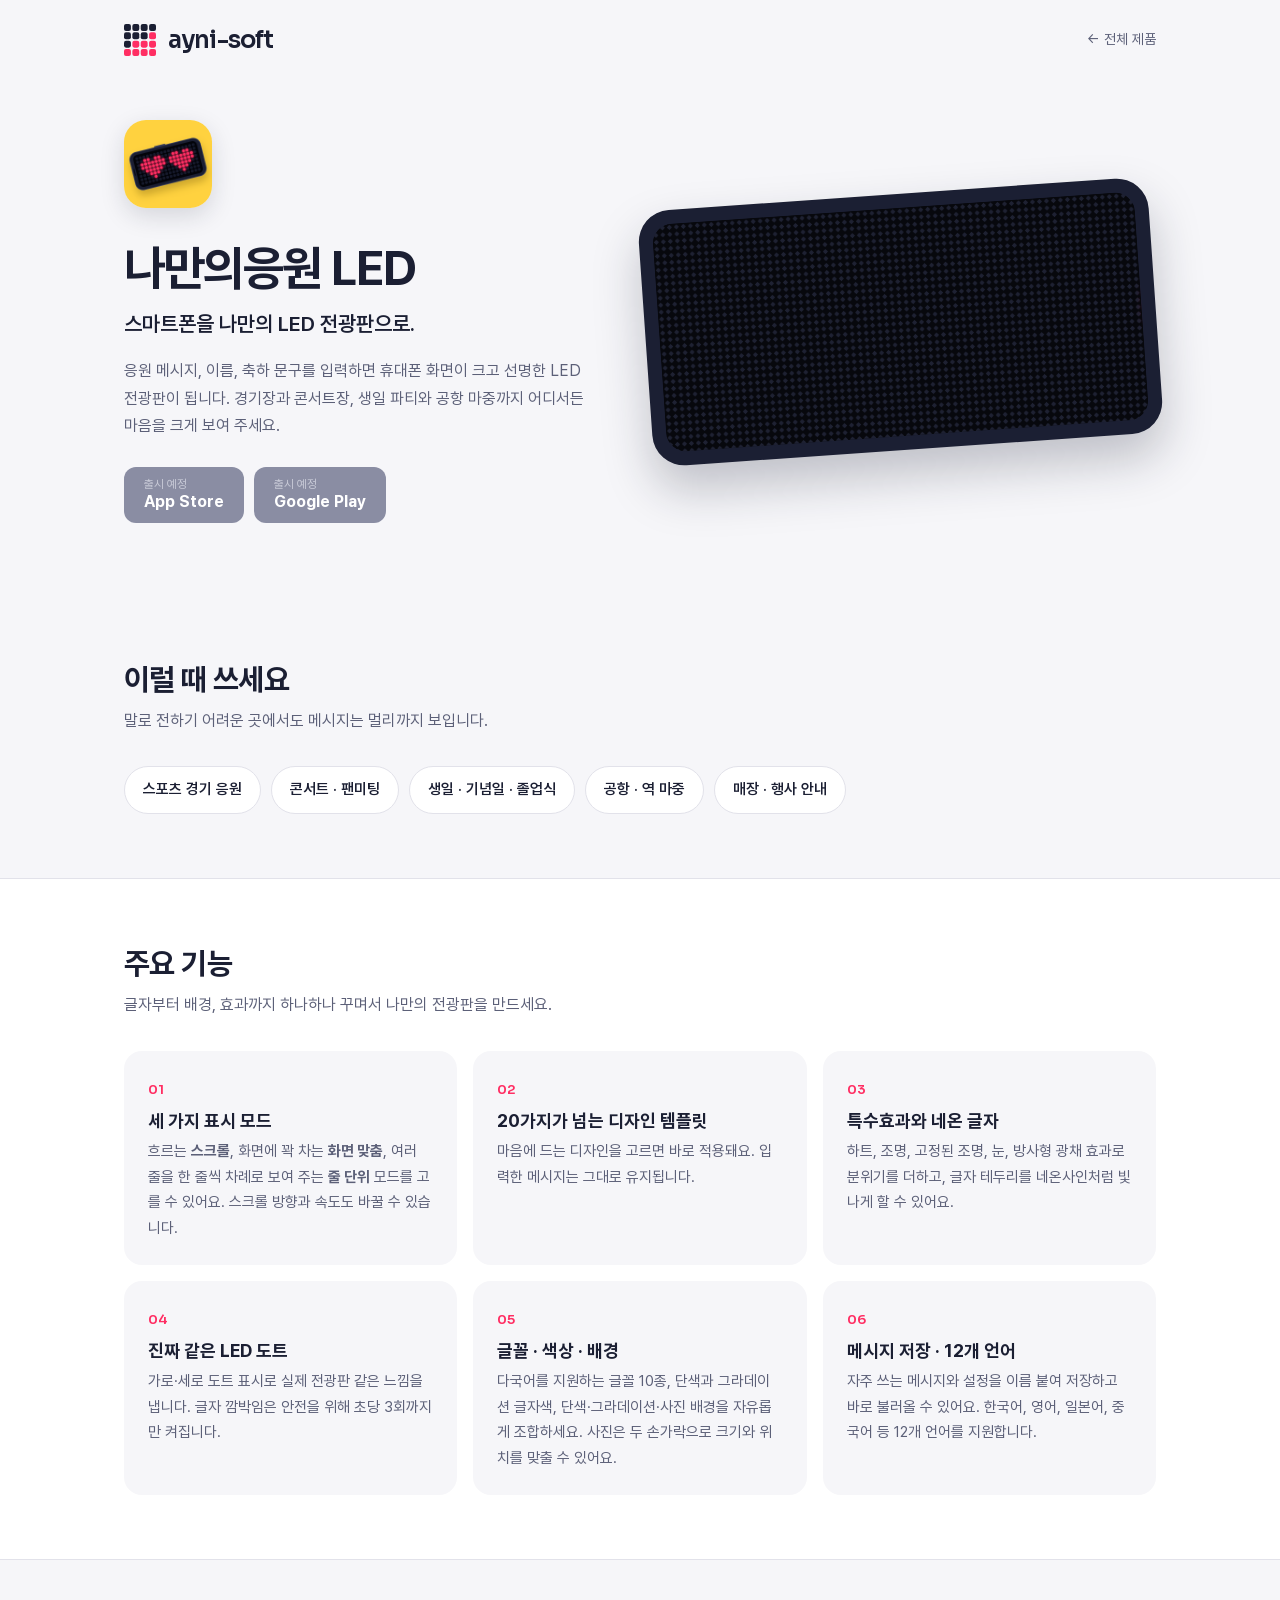
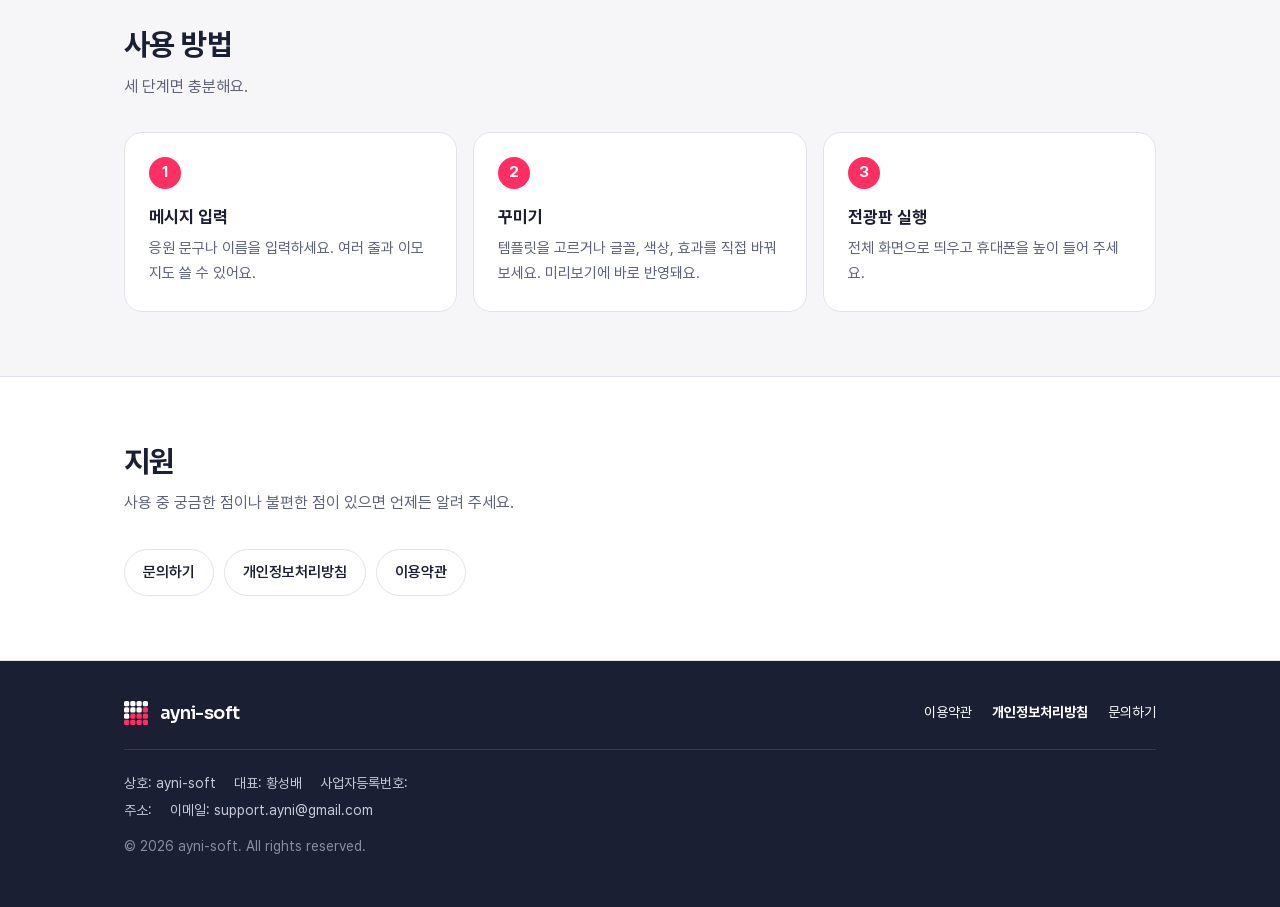
==== products/led/index.html @ e0e51319 "Add products section and 나만의응원 LED detail page - Add product card grid to the home page - Add /produ" ====
<!doctype html>
<html lang="ko">
<head>
<meta charset="utf-8">
<meta name="viewport" content="width=device-width, initial-scale=1">
<title>나만의응원 LED · ayni-soft</title>
<meta name="description" content="스마트폰을 LED 전광판으로 바꿔 주는 응원 메시지 앱. 스크롤·화면 맞춤·줄 단위 표시, 템플릿, 특수효과, 12개 언어 지원.">
<link rel="icon" href="/favicon.svg" type="image/svg+xml">
<link rel="apple-touch-icon" href="/assets/products/led-icon.png">
<meta property="og:title" content="나만의응원 LED">
<meta property="og:description" content="스마트폰을 나만의 LED 전광판으로.">
<meta property="og:image" content="https://www.ayni-soft.com/assets/products/led-icon.png">
<meta property="og:url" content="https://www.ayni-soft.com/products/led/">
<link rel="preload" href="/assets/fonts/Pretendard-Regular.subset.woff2" as="font" type="font/woff2" crossorigin>
<link rel="stylesheet" href="/assets/style.css">
</head>
<body>
<header class="site-header">
  <div class="wrap">
    <a class="brand" href="/" aria-label="ayni-soft 홈">
      <img src="/assets/symbol.svg" alt="">
      <span class="wordmark">ayni-soft</span>
    </a>
    <a class="back" href="/#products-title">← 전체 제품</a>
  </div>
</header>
<main>
  <section class="p-hero">
    <div class="wrap">
      <div>
        <img class="app-icon" src="/assets/products/led-icon.png" alt="나만의응원 LED 앱 아이콘" width="88" height="88">
        <h1>나만의응원 LED</h1>
        <p class="tagline">스마트폰을 나만의 LED 전광판으로.</p>
        <p class="desc">응원 메시지, 이름, 축하 문구를 입력하면 휴대폰 화면이 크고 선명한 LED 전광판이 됩니다. 경기장과 콘서트장, 생일 파티와 공항 마중까지 어디서든 마음을 크게 보여 주세요.</p>
        <div class="store-buttons">
          <!-- 출시 후 href를 스토어 주소로 바꾸고 aria-disabled를 지운다 -->
          <a class="store-btn" aria-disabled="true"><small>출시 예정</small><strong>App Store</strong></a>
          <a class="store-btn" aria-disabled="true"><small>출시 예정</small><strong>Google Play</strong></a>
        </div>
      </div>
      <div class="led-demo" aria-hidden="true">
        <div class="led-screen">
          <span class="led-text">GO TEAM! 우리가 응원해 ♥</span>
        </div>
      </div>
    </div>
  </section>

  <section class="p-section">
    <div class="wrap">
      <h2>이럴 때 쓰세요</h2>
      <p class="sub">말로 전하기 어려운 곳에서도 메시지는 멀리까지 보입니다.</p>
      <ul class="scenes">
        <li>스포츠 경기 응원</li>
        <li>콘서트 · 팬미팅</li>
        <li>생일 · 기념일 · 졸업식</li>
        <li>공항 · 역 마중</li>
        <li>매장 · 행사 안내</li>
      </ul>
    </div>
  </section>

  <section class="p-section alt">
    <div class="wrap">
      <h2>주요 기능</h2>
      <p class="sub">글자부터 배경, 효과까지 하나하나 꾸며서 나만의 전광판을 만드세요.</p>
      <div class="features">
        <article class="feature">
          <span class="num">01</span>
          <h3>세 가지 표시 모드</h3>
          <p>흐르는 <b>스크롤</b>, 화면에 꽉 차는 <b>화면 맞춤</b>, 여러 줄을 한 줄씩 차례로 보여 주는 <b>줄 단위</b> 모드를 고를 수 있어요. 스크롤 방향과 속도도 바꿀 수 있습니다.</p>
        </article>
        <article class="feature">
          <span class="num">02</span>
          <h3>20가지가 넘는 디자인 템플릿</h3>
          <p>마음에 드는 디자인을 고르면 바로 적용돼요. 입력한 메시지는 그대로 유지됩니다.</p>
        </article>
        <article class="feature">
          <span class="num">03</span>
          <h3>특수효과와 네온 글자</h3>
          <p>하트, 조명, 고정된 조명, 눈, 방사형 광채 효과로 분위기를 더하고, 글자 테두리를 네온사인처럼 빛나게 할 수 있어요.</p>
        </article>
        <article class="feature">
          <span class="num">04</span>
          <h3>진짜 같은 LED 도트</h3>
          <p>가로·세로 도트 표시로 실제 전광판 같은 느낌을 냅니다. 글자 깜박임은 안전을 위해 초당 3회까지만 켜집니다.</p>
        </article>
        <article class="feature">
          <span class="num">05</span>
          <h3>글꼴 · 색상 · 배경</h3>
          <p>다국어를 지원하는 글꼴 10종, 단색과 그라데이션 글자색, 단색·그라데이션·사진 배경을 자유롭게 조합하세요. 사진은 두 손가락으로 크기와 위치를 맞출 수 있어요.</p>
        </article>
        <article class="feature">
          <span class="num">06</span>
          <h3>메시지 저장 · 12개 언어</h3>
          <p>자주 쓰는 메시지와 설정을 이름 붙여 저장하고 바로 불러올 수 있어요. 한국어, 영어, 일본어, 중국어 등 12개 언어를 지원합니다.</p>
        </article>
      </div>
    </div>
  </section>

  <section class="p-section">
    <div class="wrap">
      <h2>사용 방법</h2>
      <p class="sub">세 단계면 충분해요.</p>
      <ol class="steps">
        <li>
          <h3>메시지 입력</h3>
          <p>응원 문구나 이름을 입력하세요. 여러 줄과 이모지도 쓸 수 있어요.</p>
        </li>
        <li>
          <h3>꾸미기</h3>
          <p>템플릿을 고르거나 글꼴, 색상, 효과를 직접 바꿔 보세요. 미리보기에 바로 반영돼요.</p>
        </li>
        <li>
          <h3>전광판 실행</h3>
          <p>전체 화면으로 띄우고 휴대폰을 높이 들어 주세요.</p>
        </li>
      </ol>
    </div>
  </section>

  <section class="p-section alt">
    <div class="wrap">
      <h2>지원</h2>
      <p class="sub">사용 중 궁금한 점이나 불편한 점이 있으면 언제든 알려 주세요.</p>
      <div class="support-links">
        <a href="mailto:support.ayni@gmail.com">문의하기</a>
        <a href="/privacy.html">개인정보처리방침</a>
        <a href="/terms.html">이용약관</a>
      </div>
    </div>
  </section>
</main>
<footer class="site-footer">
  <div class="wrap">
    <div class="footer-top">
      <a class="brand" href="/" aria-label="ayni-soft 홈">
        <img src="/assets/symbol-white.svg" alt="">
        <span class="wordmark">ayni-soft</span>
      </a>
      <ul class="footer-links">
        <li><a href="/terms.html">이용약관</a></li>
        <li><a class="strong" href="/privacy.html">개인정보처리방침</a></li>
        <li><a href="mailto:support.ayni@gmail.com">문의하기</a></li>
      </ul>
    </div>
    <p class="company-info">
      <span>상호: ayni-soft</span>
      <span>대표: 황성배</span>
      <span>사업자등록번호: </span><br>
      <span>주소: </span>
      <span>이메일: support.ayni@gmail.com</span>
    </p>
    <p class="copyright">© 2026 ayni-soft. All rights reserved.</p>
  </div>
</footer>
</body>
</html>
---- assets/style.css ----
/* Self-hosted fonts (SIL OFL 1.1, see assets/fonts/OFL-*.txt) */
@font-face {
  font-family: 'Pretendard';
  font-weight: 400;
  font-display: swap;
  src: url(/assets/fonts/Pretendard-Regular.subset.woff2) format('woff2');
}
@font-face {
  font-family: 'Pretendard';
  font-weight: 600;
  font-display: swap;
  src: url(/assets/fonts/Pretendard-SemiBold.subset.woff2) format('woff2');
}
@font-face {
  font-family: 'Pretendard';
  font-weight: 700;
  font-display: swap;
  src: url(/assets/fonts/Pretendard-Bold.subset.woff2) format('woff2');
}
@font-face {
  font-family: 'Sora';
  font-weight: 600;
  font-display: swap;
  src: url(/assets/fonts/Sora-SemiBold.latin.woff2) format('woff2');
}

:root {
  --ink: #1B1F33;
  --warm: #FF2E63;
  --bg: #F6F6F9;
  --surface: #FFFFFF;
  --line: #E2E2EA;
  --muted: #5C6078;
  --max: 1080px;
}

* { box-sizing: border-box; }

html { -webkit-text-size-adjust: 100%; }

body {
  margin: 0;
  background: var(--bg);
  color: var(--ink);
  font-family: 'Pretendard', -apple-system, BlinkMacSystemFont, 'Apple SD Gothic Neo', 'Noto Sans KR', sans-serif;
  line-height: 1.7;
  min-height: 100vh;
  display: flex;
  flex-direction: column;
}

:lang(ja) body,
body:lang(ja) {
  font-family: -apple-system, BlinkMacSystemFont, 'Hiragino Sans', 'Hiragino Kaku Gothic ProN', 'Noto Sans JP', 'Yu Gothic', Meiryo, sans-serif;
}

a { color: inherit; }

.wrap {
  width: 100%;
  max-width: var(--max);
  margin: 0 auto;
  padding: 0 24px;
}

/* Header */
.site-header {
  padding: 24px 0;
}
.site-header .wrap {
  display: flex;
  align-items: center;
  justify-content: space-between;
}

.brand {
  display: inline-flex;
  align-items: center;
  gap: 12px;
  text-decoration: none;
}
.brand img { width: 32px; height: 32px; display: block; }
.wordmark {
  font-family: 'Sora', sans-serif;
  font-weight: 600;
  letter-spacing: -0.035em;
  line-height: 1;
  font-size: 24px;
}

/* Hero */
main { flex: 1; }

.hero {
  padding: 96px 0 120px;
}
.hero-logo {
  display: flex;
  align-items: center;
  gap: clamp(20px, 4vw, 48px);
  flex-wrap: wrap;
}
.hero-logo img {
  width: clamp(88px, 16vw, 168px);
  height: auto;
}
.hero-logo .wordmark {
  font-size: clamp(48px, 10vw, 104px);
}
.hero p.lead {
  margin: 48px 0 0;
  max-width: 560px;
  font-size: clamp(18px, 2.2vw, 21px);
  color: var(--muted);
}
.hero .contact {
  display: inline-block;
  margin-top: 32px;
  padding: 12px 22px;
  border-radius: 999px;
  background: var(--ink);
  color: #fff;
  text-decoration: none;
  font-weight: 600;
  font-size: 15px;
}
.hero .contact:hover { background: #2a2f4a; }

/* Legal pages */
.doc {
  background: var(--surface);
  border: 1px solid var(--line);
  border-radius: 20px;
  padding: clamp(24px, 5vw, 56px);
  margin: 24px 0 64px;
}
.doc h1 {
  margin: 0 0 8px;
  font-size: clamp(26px, 4vw, 34px);
  letter-spacing: -0.02em;
  line-height: 1.3;
}
.doc .meta { color: var(--muted); font-size: 14px; margin: 0 0 32px; }
.doc h2 {
  font-size: 19px;
  margin: 40px 0 8px;
  line-height: 1.4;
}
.doc h3 {
  font-size: 16.5px;
  margin: 20px 0 6px;
}
.doc p, .doc li { font-size: 15.5px; }
.doc ul, .doc ol { padding-left: 1.3em; }
.doc table {
  width: 100%;
  border-collapse: collapse;
  font-size: 14.5px;
  margin: 12px 0;
}
.doc th, .doc td {
  border: 1px solid var(--line);
  padding: 8px 12px;
  text-align: left;
  vertical-align: top;
}
.doc th { background: var(--bg); }
.table-scroll { overflow-x: auto; }
.doc .note {
  font-size: 14px;
  color: var(--muted);
  background: var(--bg);
  border-radius: 10px;
  padding: 10px 14px;
  margin: 0 0 28px;
}
.lang-switch {
  display: flex;
  flex-wrap: wrap;
  gap: 4px 16px;
  justify-content: flex-end;
  font-size: 14px;
  margin: 0 0 16px;
}
.lang-switch a { color: var(--muted); text-decoration: none; }
.lang-switch a:hover { color: var(--ink); text-decoration: underline; }
.lang-switch a[aria-current="page"] { color: var(--ink); font-weight: 600; }

/* Footer */
.site-footer {
  background: var(--ink);
  color: #C9CBD8;
  padding: 40px 0 48px;
  font-size: 14px;
}
.footer-top {
  display: flex;
  align-items: center;
  justify-content: space-between;
  gap: 16px;
  flex-wrap: wrap;
  padding-bottom: 24px;
  border-bottom: 1px solid rgba(255, 255, 255, 0.12);
}
.site-footer .brand img { width: 24px; height: 24px; }
.site-footer .wordmark { font-size: 18px; color: #fff; }
.footer-links {
  display: flex;
  gap: 20px;
  flex-wrap: wrap;
  list-style: none;
  margin: 0;
  padding: 0;
}
.footer-links a { text-decoration: none; color: #fff; }
.footer-links a:hover { text-decoration: underline; }
.footer-links a.strong { font-weight: 700; }
.company-info {
  margin: 20px 0 0;
  line-height: 1.9;
}
.company-info span { white-space: nowrap; margin-right: 14px; }
.copyright { margin: 12px 0 0; color: #8A8DA3; }

/* Products (home) */
.hero { padding-bottom: 72px; }
.products { padding: 0 0 112px; }
.section-title {
  margin: 0 0 20px;
  font-size: 15px;
  font-weight: 600;
  letter-spacing: 0.08em;
  color: var(--muted);
}
.product-list {
  list-style: none;
  margin: 0;
  padding: 0;
  display: grid;
  grid-template-columns: repeat(auto-fill, minmax(300px, 1fr));
  gap: 16px;
}
.product-card {
  display: flex;
  gap: 20px;
  align-items: flex-start;
  height: 100%;
  padding: 24px;
  background: var(--surface);
  border: 1px solid var(--line);
  border-radius: 20px;
  text-decoration: none;
  transition: border-color .15s, box-shadow .15s, transform .15s;
}
.product-card:hover {
  border-color: #C9CBD8;
  box-shadow: 0 8px 24px rgba(27, 31, 51, 0.08);
  transform: translateY(-2px);
}
.product-icon {
  flex: none;
  width: 72px;
  height: 72px;
  border-radius: 18px;
}
.product-body h3 { margin: 2px 0 4px; font-size: 19px; line-height: 1.4; }
.product-body p { margin: 0; font-size: 15px; color: var(--muted); }
.product-more {
  display: inline-block;
  margin-top: 12px;
  font-size: 14px;
  font-weight: 600;
  color: var(--warm);
}
@media (max-width: 400px) {
  .product-list { grid-template-columns: 1fr; }
  .product-card { padding: 20px; gap: 16px; }
  .product-icon { width: 60px; height: 60px; border-radius: 15px; }
}

/* Product detail */
.site-header .back {
  font-size: 14px;
  color: var(--muted);
  text-decoration: none;
}
.site-header .back:hover { color: var(--ink); }

.p-hero { padding: 40px 0 72px; }
.p-hero .wrap {
  display: grid;
  grid-template-columns: minmax(0, 1fr) minmax(0, 1.1fr);
  gap: 56px;
  align-items: center;
}
.p-hero .app-icon {
  width: 88px;
  height: 88px;
  border-radius: 22px;
  box-shadow: 0 8px 24px rgba(27, 31, 51, 0.15);
}
.p-hero h1 {
  margin: 24px 0 8px;
  font-size: clamp(32px, 5vw, 48px);
  letter-spacing: -0.03em;
  line-height: 1.2;
}
.p-hero .tagline {
  margin: 0;
  font-size: clamp(18px, 2.2vw, 21px);
  font-weight: 600;
}
.p-hero .desc { margin: 16px 0 0; color: var(--muted); font-size: 16px; }
.store-buttons { display: flex; flex-wrap: wrap; gap: 10px; margin-top: 28px; }
.store-btn {
  display: inline-flex;
  flex-direction: column;
  padding: 10px 20px;
  border-radius: 12px;
  background: var(--ink);
  color: #fff;
  text-decoration: none;
  line-height: 1.3;
}
.store-btn small { font-size: 11.5px; color: #C9CBD8; }
.store-btn strong { font-size: 16px; }
.store-btn[aria-disabled="true"] { background: #8A8DA3; cursor: default; }

/* LED demo */
.led-demo {
  position: relative;
  aspect-ratio: 2 / 1;
  border-radius: 32px;
  padding: 14px;
  background: var(--ink);
  box-shadow: 0 24px 48px rgba(27, 31, 51, 0.25);
  transform: rotate(-4deg);
}
.led-screen {
  position: relative;
  height: 100%;
  border-radius: 20px;
  overflow: hidden;
  background: radial-gradient(circle, #1E2132 40%, transparent 46%) 0 0 / 7px 7px, #07080D;
  container-type: size;
}
.led-text {
  position: absolute;
  top: 50%;
  left: 0;
  white-space: nowrap;
  font-weight: 700;
  font-size: 58cqh;
  line-height: 1;
  transform: translate(100cqw, -50%);
  background: linear-gradient(180deg, #FF2E63, #FFD23F);
  -webkit-background-clip: text;
  background-clip: text;
  color: transparent;
  filter: drop-shadow(0 0 6px rgba(255, 46, 99, 0.7));
  animation: led-scroll 9s linear -3.6s infinite;
}
@keyframes led-scroll {
  to { transform: translate(-100%, -50%); }
}
.led-screen::after {
  content: "";
  position: absolute;
  inset: 0;
  background: radial-gradient(circle, transparent 55%, #07080D 62%) 0 0 / 7px 7px;
  pointer-events: none;
}
@media (prefers-reduced-motion: reduce) {
  .led-text {
    animation: none;
    left: 50%;
    transform: translate(-50%, -50%);
    font-size: 40cqh;
  }
}

.p-section { padding: 64px 0; }
.p-section.alt { background: var(--surface); border-top: 1px solid var(--line); border-bottom: 1px solid var(--line); }
.p-section h2 {
  margin: 0 0 8px;
  font-size: clamp(24px, 3.4vw, 30px);
  letter-spacing: -0.02em;
  line-height: 1.35;
}
.p-section .sub { margin: 0 0 32px; color: var(--muted); }

.scenes {
  list-style: none;
  margin: 0;
  padding: 0;
  display: flex;
  flex-wrap: wrap;
  gap: 10px;
}
.scenes li {
  padding: 10px 18px;
  border-radius: 999px;
  background: var(--surface);
  border: 1px solid var(--line);
  font-weight: 600;
  font-size: 15px;
}

.features {
  display: grid;
  grid-template-columns: repeat(auto-fill, minmax(280px, 1fr));
  gap: 16px;
}
.feature {
  padding: 24px;
  border-radius: 18px;
  background: var(--bg);
}
.feature .num {
  font-family: 'Sora', sans-serif;
  font-size: 13px;
  font-weight: 600;
  color: var(--warm);
}
.feature h3 { margin: 6px 0 6px; font-size: 18px; line-height: 1.4; }
.feature p { margin: 0; font-size: 15px; color: var(--muted); }

.steps {
  list-style: none;
  margin: 0;
  padding: 0;
  display: grid;
  grid-template-columns: repeat(3, minmax(0, 1fr));
  gap: 16px;
  counter-reset: step;
}
.steps li {
  counter-increment: step;
  padding: 24px;
  border-radius: 18px;
  background: var(--surface);
  border: 1px solid var(--line);
}
.steps li::before {
  content: counter(step);
  display: inline-grid;
  place-items: center;
  width: 32px;
  height: 32px;
  border-radius: 50%;
  background: var(--warm);
  color: #fff;
  font-weight: 700;
  font-size: 15px;
}
.steps h3 { margin: 14px 0 4px; font-size: 17px; }
.steps p { margin: 0; font-size: 15px; color: var(--muted); }

.support-links { display: flex; flex-wrap: wrap; gap: 10px; }
.support-links a {
  padding: 10px 18px;
  border-radius: 999px;
  border: 1px solid var(--line);
  background: var(--surface);
  text-decoration: none;
  font-weight: 600;
  font-size: 15px;
}
.support-links a:hover { border-color: var(--ink); }

@media (max-width: 760px) {
  .p-hero { padding-top: 16px; }
  .p-hero .wrap { grid-template-columns: 1fr; gap: 48px; }
  .led-demo { border-radius: 24px; padding: 10px; transform: rotate(-3deg); }
  .led-screen { border-radius: 16px; }
  .steps { grid-template-columns: 1fr; }
  .p-section { padding: 48px 0; }
}
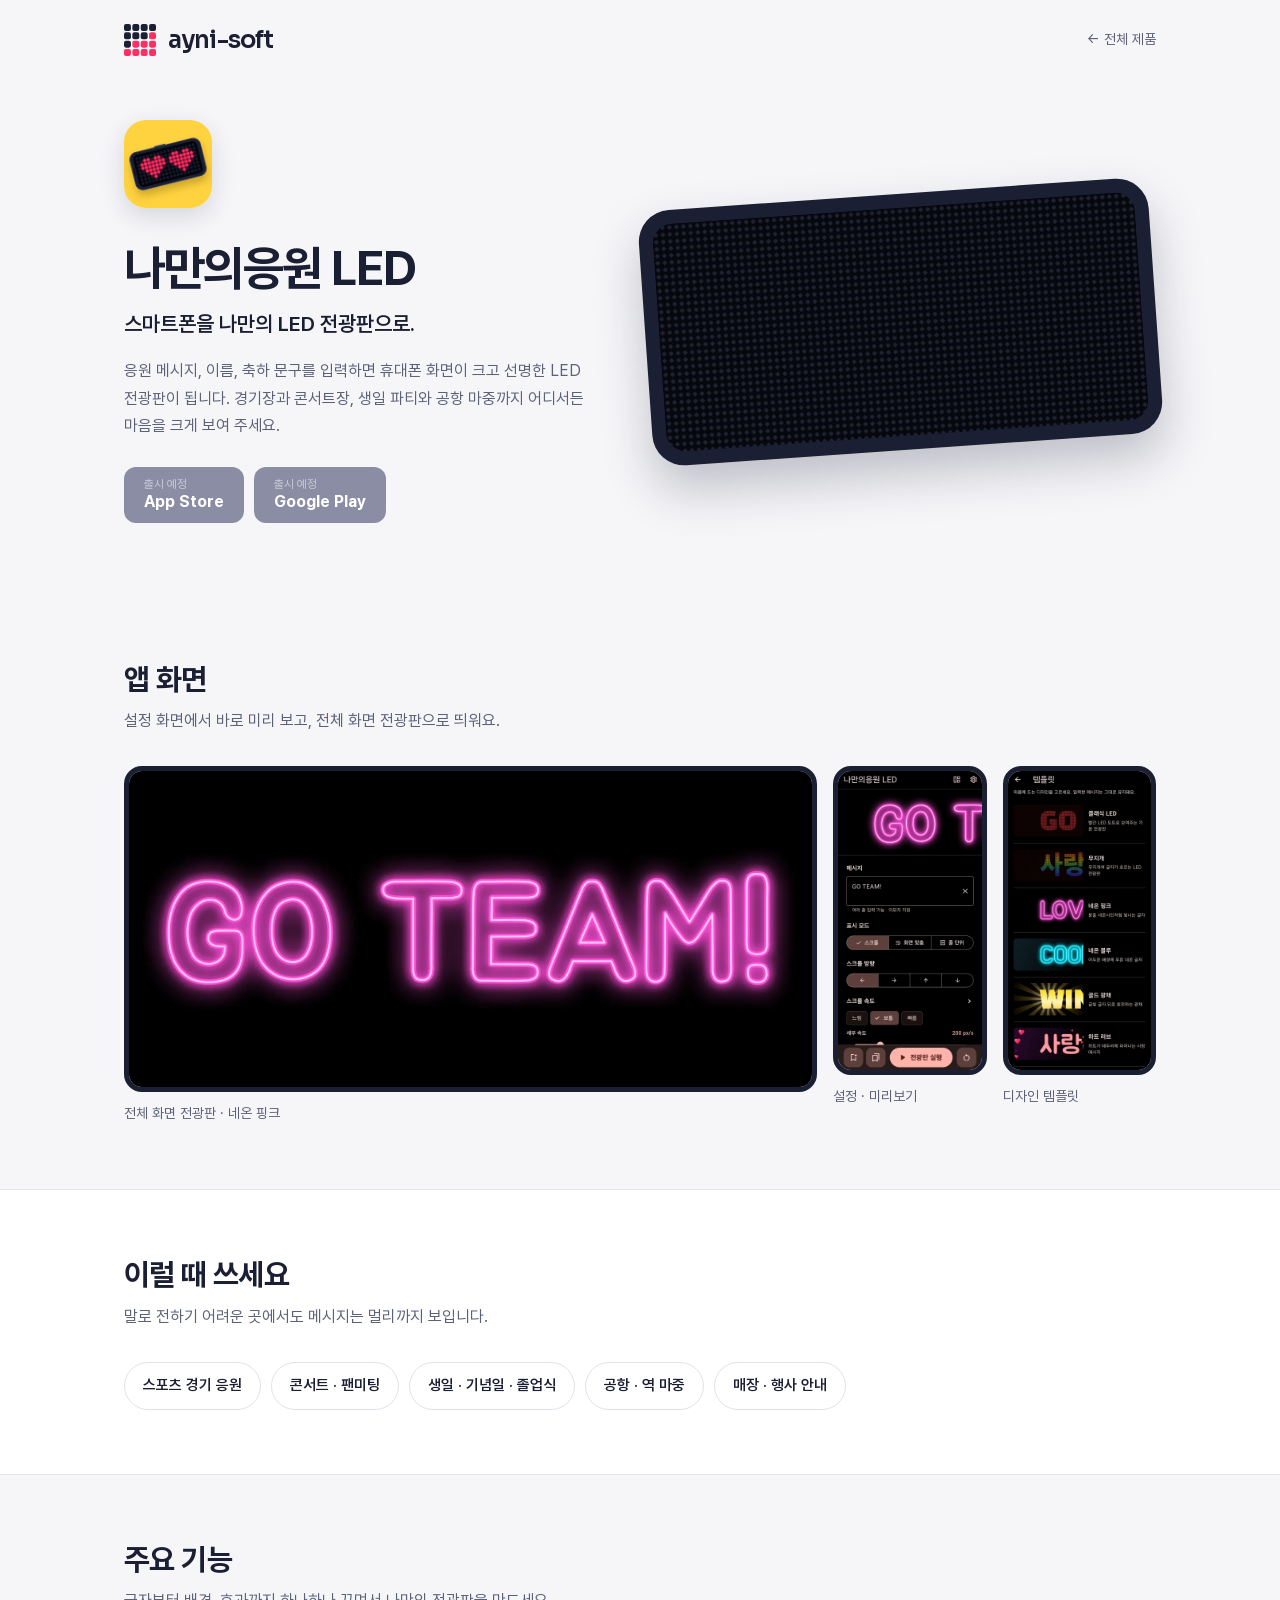
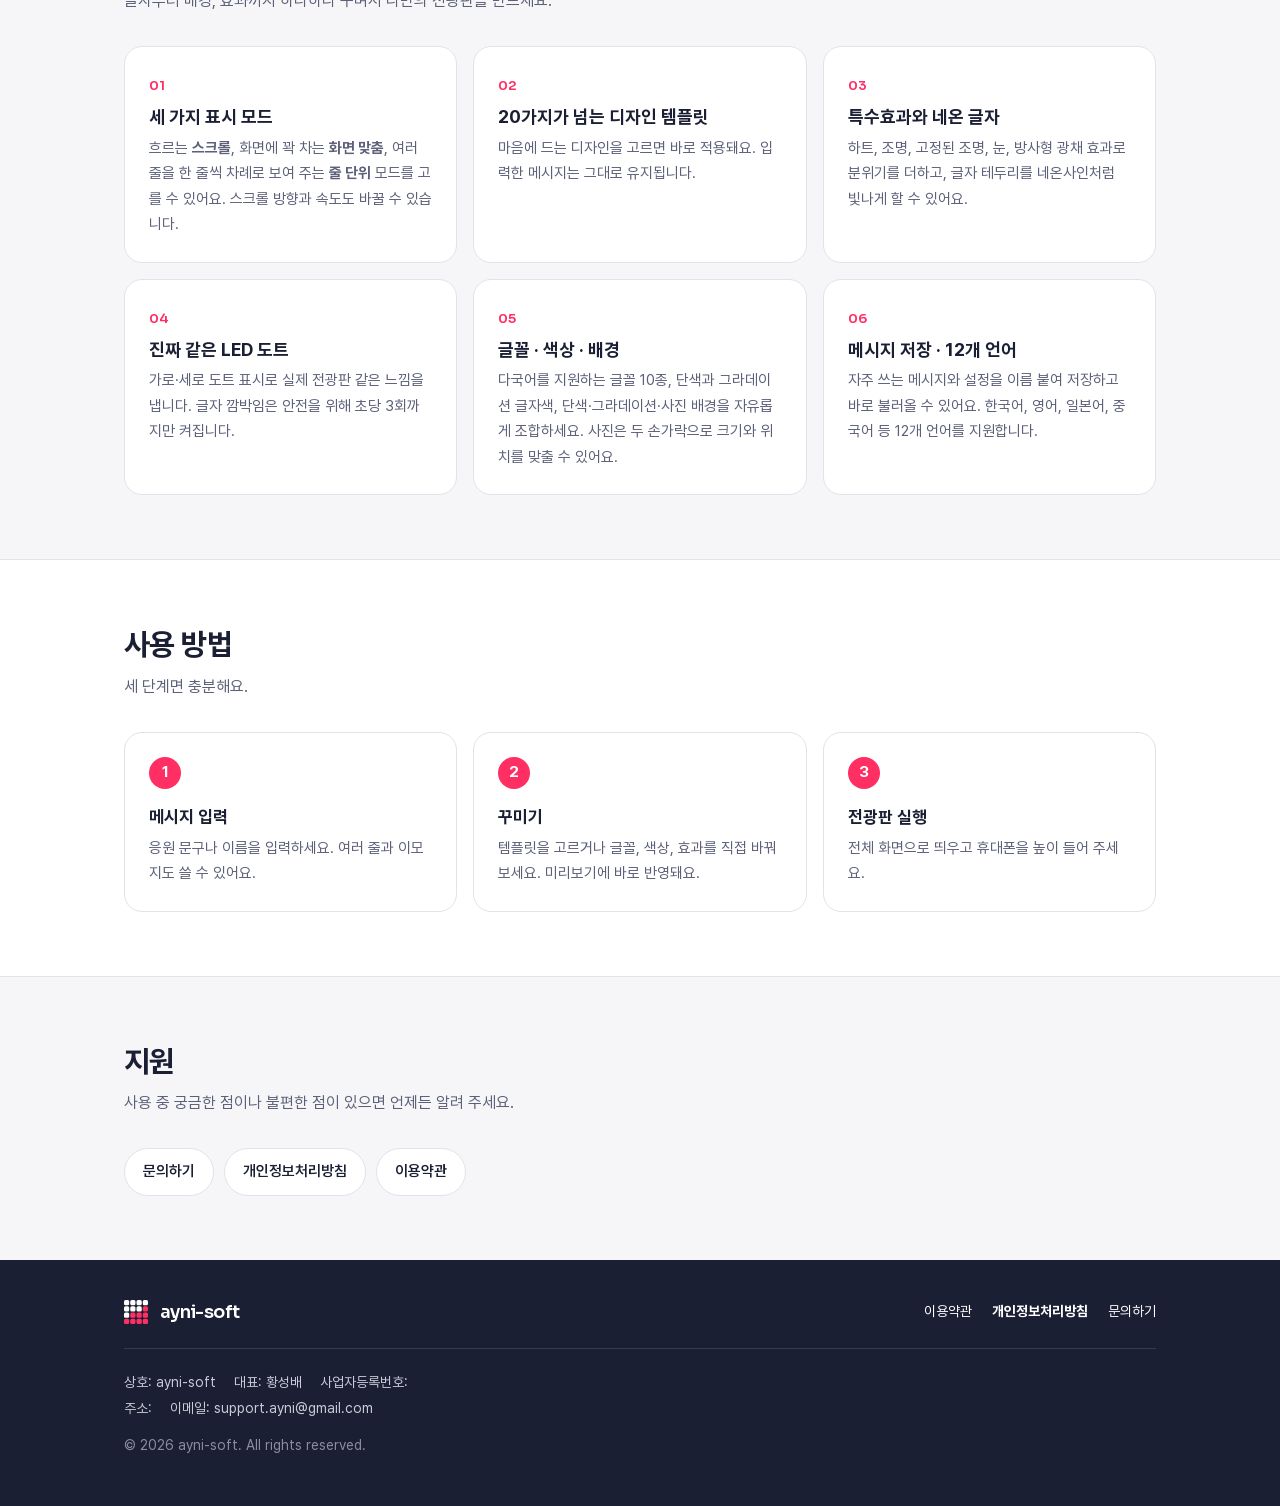
==== commit c3b67140: "Add Moments product page and app screenshots; cover Moments in privacy policy and terms - Add Moment" ====
--- a/products/led/index.html
+++ b/products/led/index.html
@@ -48,6 +48,18 @@
 
   <section class="p-section">
     <div class="wrap">
+      <h2>앱 화면</h2>
+      <p class="sub">설정 화면에서 바로 미리 보고, 전체 화면 전광판으로 띄워요.</p>
+      <div class="shot-grid">
+        <figure class="wide"><a href="/assets/products/led-shot-fullscreen.webp"><img src="/assets/products/led-shot-fullscreen.webp" alt="전체 화면 전광판에 분홍 네온 글씨로 GO TEAM!이 표시된 화면" width="1600" height="738" loading="lazy"></a><figcaption>전체 화면 전광판 · 네온 핑크</figcaption></figure>
+        <figure><a href="/assets/products/led-shot-settings.webp"><img src="/assets/products/led-shot-settings.webp" alt="메시지, 표시 모드, 스크롤 방향을 설정하고 위쪽에서 미리 보는 설정 화면" width="720" height="1500" loading="lazy"></a><figcaption>설정 · 미리보기</figcaption></figure>
+        <figure><a href="/assets/products/led-shot-templates.webp"><img src="/assets/products/led-shot-templates.webp" alt="클래식 LED, 무지개, 네온, 골드 광채, 하트 러브 등 디자인 템플릿 목록" width="720" height="1500" loading="lazy"></a><figcaption>디자인 템플릿</figcaption></figure>
+      </div>
+    </div>
+  </section>
+
+  <section class="p-section alt">
+    <div class="wrap">
       <h2>이럴 때 쓰세요</h2>
       <p class="sub">말로 전하기 어려운 곳에서도 메시지는 멀리까지 보입니다.</p>
       <ul class="scenes">
@@ -60,7 +72,7 @@
     </div>
   </section>
 
-  <section class="p-section alt">
+  <section class="p-section">
     <div class="wrap">
       <h2>주요 기능</h2>
       <p class="sub">글자부터 배경, 효과까지 하나하나 꾸며서 나만의 전광판을 만드세요.</p>
@@ -99,7 +111,7 @@
     </div>
   </section>
 
-  <section class="p-section">
+  <section class="p-section alt">
     <div class="wrap">
       <h2>사용 방법</h2>
       <p class="sub">세 단계면 충분해요.</p>
@@ -120,7 +132,7 @@
     </div>
   </section>
 
-  <section class="p-section alt">
+  <section class="p-section">
     <div class="wrap">
       <h2>지원</h2>
       <p class="sub">사용 중 궁금한 점이나 불편한 점이 있으면 언제든 알려 주세요.</p>
--- a/assets/style.css
+++ b/assets/style.css
@@ -416,6 +416,10 @@
   border-radius: 18px;
   background: var(--bg);
 }
+.p-section:not(.alt) .feature {
+  background: var(--surface);
+  border: 1px solid var(--line);
+}
 .feature .num {
   font-family: 'Sora', sans-serif;
   font-size: 13px;
@@ -476,3 +480,78 @@
   .steps { grid-template-columns: 1fr; }
   .p-section { padding: 48px 0; }
 }
+
+/* App screenshots */
+.shots {
+  list-style: none;
+  margin: 0;
+  padding: 4px 0 16px;
+  display: flex;
+  gap: 16px;
+  overflow-x: auto;
+  scroll-snap-type: x mandatory;
+  -webkit-overflow-scrolling: touch;
+}
+.shots li { flex: none; scroll-snap-align: start; margin: 0; }
+.shots figure { margin: 0; }
+.shots img {
+  display: block;
+  height: 360px;
+  width: auto;
+  border-radius: 20px;
+  border: 6px solid var(--ink);
+  background: var(--ink);
+}
+.shots figcaption {
+  margin-top: 10px;
+  font-size: 14px;
+  color: var(--muted);
+}
+.shots.landscape img { height: 300px; }
+@media (max-width: 760px) {
+  .shots img { height: 300px; border-width: 4px; border-radius: 16px; }
+  .shots.landscape img { height: 190px; }
+}
+
+/* Device frame (landscape screenshot in hero) */
+.device-shot {
+  margin: 0;
+  border-radius: 28px;
+  padding: 12px;
+  background: var(--ink);
+  box-shadow: 0 24px 48px rgba(27, 31, 51, 0.25);
+}
+.device-shot img {
+  display: block;
+  width: 100%;
+  height: auto;
+  border-radius: 16px;
+}
+@media (max-width: 760px) {
+  .device-shot { border-radius: 20px; padding: 8px; }
+  .device-shot img { border-radius: 12px; }
+}
+
+/* Screenshot grid: one landscape + portraits, equal heights on desktop */
+.shot-grid {
+  display: grid;
+  grid-template-columns: 2.17fr 0.48fr 0.48fr;
+  gap: 16px;
+  align-items: start;
+}
+.shot-grid figure { margin: 0; min-width: 0; }
+.shot-grid a { display: block; }
+.shot-grid img {
+  display: block;
+  width: 100%;
+  height: auto;
+  border-radius: 18px;
+  border: 5px solid var(--ink);
+  background: var(--ink);
+}
+.shot-grid figcaption { margin-top: 10px; font-size: 14px; color: var(--muted); }
+@media (max-width: 760px) {
+  .shot-grid { grid-template-columns: 1fr 1fr; }
+  .shot-grid .wide { grid-column: 1 / -1; }
+  .shot-grid img { border-width: 4px; border-radius: 14px; }
+}
